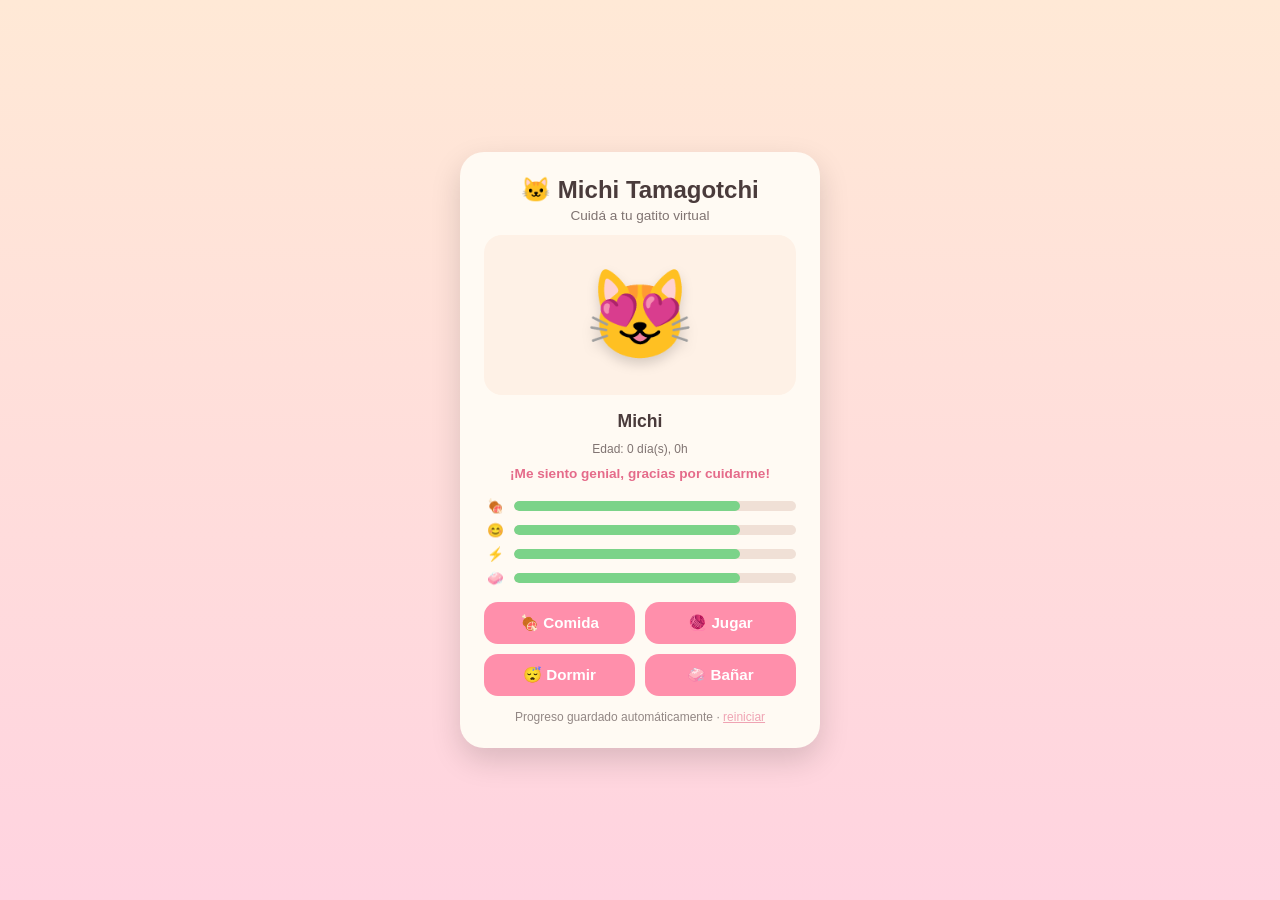
==== index.html @ b30a4ba2 "initial commit" ====
<!DOCTYPE html>
<html lang="es">
<head>
<meta charset="UTF-8">
<meta name="viewport" content="width=device-width, initial-scale=1.0">
<title>Michi Tamagotchi</title>
<style>
  :root {
    --bg-top: #ffe9d6;
    --bg-bottom: #ffd3e0;
    --card-bg: #fffaf3;
    --accent: #ff8fab;
    --accent-dark: #e56b8a;
    --text: #4a3b3b;
    --bar-bg: #f0e0d6;
  }
  * { box-sizing: border-box; }
  body {
    margin: 0;
    min-height: 100vh;
    font-family: 'Segoe UI', Tahoma, Verdana, sans-serif;
    background: linear-gradient(180deg, var(--bg-top), var(--bg-bottom));
    display: flex;
    align-items: center;
    justify-content: center;
    color: var(--text);
    padding: 16px;
  }
  .game {
    background: var(--card-bg);
    border-radius: 24px;
    box-shadow: 0 12px 30px rgba(0,0,0,0.15);
    padding: 24px;
    width: 360px;
    max-width: 100%;
    text-align: center;
  }
  h1 {
    margin: 0 0 4px;
    font-size: 1.5rem;
  }
  .subtitle {
    font-size: 0.85rem;
    opacity: 0.7;
    margin-bottom: 12px;
  }
  .stage {
    background: #fef1e6;
    border-radius: 18px;
    padding: 20px 10px;
    margin-bottom: 16px;
    position: relative;
    min-height: 160px;
    display: flex;
    align-items: center;
    justify-content: center;
  }
  .cat {
    font-size: 5.5rem;
    display: inline-block;
    transition: transform 0.2s ease;
    filter: drop-shadow(0 6px 6px rgba(0,0,0,0.15));
  }
  .cat.bounce { animation: bounce 0.5s ease; }
  .cat.sleep { animation: sway 3s ease-in-out infinite; }
  .cat.sad { animation: shiver 0.4s ease; }
  @keyframes bounce {
    0%, 100% { transform: translateY(0); }
    50% { transform: translateY(-18px); }
  }
  @keyframes sway {
    0%, 100% { transform: rotate(-4deg); }
    50% { transform: rotate(4deg); }
  }
  @keyframes shiver {
    0%, 100% { transform: translateX(0); }
    25% { transform: translateX(-4px); }
    75% { transform: translateX(4px); }
  }
  .zzz {
    position: absolute;
    top: 10px;
    right: 40px;
    font-size: 1.4rem;
    opacity: 0.8;
    animation: floatUp 2s ease-in-out infinite;
  }
  @keyframes floatUp {
    0% { transform: translateY(0); opacity: 0.9; }
    100% { transform: translateY(-20px); opacity: 0; }
  }
  .catname {
    font-weight: 600;
    margin-bottom: 10px;
    font-size: 1.1rem;
  }
  .status-line {
    font-size: 0.85rem;
    min-height: 20px;
    margin-bottom: 12px;
    color: var(--accent-dark);
    font-weight: 600;
  }
  .stats { text-align: left; margin-bottom: 16px; }
  .stat-row {
    display: flex;
    align-items: center;
    gap: 8px;
    margin-bottom: 8px;
    font-size: 0.85rem;
  }
  .stat-row .icon { width: 22px; text-align: center; }
  .bar-track {
    flex: 1;
    background: var(--bar-bg);
    border-radius: 10px;
    height: 10px;
    overflow: hidden;
  }
  .bar-fill {
    height: 100%;
    border-radius: 10px;
    transition: width 0.4s ease, background 0.4s ease;
  }
  .buttons {
    display: grid;
    grid-template-columns: 1fr 1fr;
    gap: 10px;
  }
  button {
    border: none;
    border-radius: 14px;
    padding: 12px 8px;
    font-size: 0.95rem;
    font-weight: 600;
    background: var(--accent);
    color: white;
    cursor: pointer;
    transition: transform 0.1s ease, background 0.2s ease;
  }
  button:hover { background: var(--accent-dark); }
  button:active { transform: scale(0.95); }
  button:disabled {
    background: #d8cfc9;
    cursor: not-allowed;
  }
  .footer-row {
    margin-top: 14px;
    font-size: 0.75rem;
    opacity: 0.6;
  }
  .reset-link {
    background: none;
    border: none;
    color: var(--accent-dark);
    text-decoration: underline;
    padding: 0;
    font-size: 0.75rem;
    font-weight: 400;
  }
  .age {
    font-size: 0.75rem;
    opacity: 0.7;
    margin-bottom: 10px;
  }
</style>
</head>
<body>
  <div class="game">
    <h1>🐱 Michi Tamagotchi</h1>
    <div class="subtitle">Cuidá a tu gatito virtual</div>

    <div class="stage">
      <div id="zzz" class="zzz" style="display:none;">💤</div>
      <div id="cat" class="cat">😺</div>
    </div>

    <div class="catname" id="catname">Michi</div>
    <div class="age" id="age">Edad: 0 días</div>
    <div class="status-line" id="statusLine">¡Hola! Estoy listo para jugar.</div>

    <div class="stats">
      <div class="stat-row">
        <span class="icon">🍖</span>
        <div class="bar-track"><div class="bar-fill" id="bar-hunger"></div></div>
      </div>
      <div class="stat-row">
        <span class="icon">😊</span>
        <div class="bar-track"><div class="bar-fill" id="bar-happy"></div></div>
      </div>
      <div class="stat-row">
        <span class="icon">⚡</span>
        <div class="bar-track"><div class="bar-fill" id="bar-energy"></div></div>
      </div>
      <div class="stat-row">
        <span class="icon">🧼</span>
        <div class="bar-track"><div class="bar-fill" id="bar-clean"></div></div>
      </div>
    </div>

    <div class="buttons">
      <button id="btn-feed">🍖 Comida</button>
      <button id="btn-play">🧶 Jugar</button>
      <button id="btn-sleep">😴 Dormir</button>
      <button id="btn-clean">🧼 Bañar</button>
    </div>

    <div class="footer-row">
      Progreso guardado automáticamente · <button class="reset-link" id="resetBtn">reiniciar</button>
    </div>
  </div>

<script>
(function() {
  const SAVE_KEY = 'michi-tamagotchi-save-v1';
  const TICK_MS = 3000;
  const DECAY = { hunger: 1.2, happy: 1.0, energy: 0.8, clean: 0.7 };

  const els = {
    cat: document.getElementById('cat'),
    zzz: document.getElementById('zzz'),
    statusLine: document.getElementById('statusLine'),
    age: document.getElementById('age'),
    catname: document.getElementById('catname'),
    bars: {
      hunger: document.getElementById('bar-hunger'),
      happy: document.getElementById('bar-happy'),
      energy: document.getElementById('bar-energy'),
      clean: document.getElementById('bar-clean'),
    },
    btnFeed: document.getElementById('btn-feed'),
    btnPlay: document.getElementById('btn-play'),
    btnSleep: document.getElementById('btn-sleep'),
    btnClean: document.getElementById('btn-clean'),
    resetBtn: document.getElementById('resetBtn'),
  };

  function defaultState() {
    return {
      hunger: 80,
      happy: 80,
      energy: 80,
      clean: 80,
      asleep: false,
      birthTime: Date.now(),
      lastUpdate: Date.now(),
    };
  }

  let state = load();

  function load() {
    try {
      const raw = localStorage.getItem(SAVE_KEY);
      if (!raw) return defaultState();
      const parsed = JSON.parse(raw);
      return Object.assign(defaultState(), parsed);
    } catch (e) {
      return defaultState();
    }
  }

  function save() {
    localStorage.setItem(SAVE_KEY, JSON.stringify(state));
  }

  function clamp(v) {
    return Math.max(0, Math.min(100, v));
  }

  function applyDecaySince(lastTime) {
    const now = Date.now();
    const elapsedSeconds = Math.max(0, (now - lastTime) / 1000);
    const ticks = elapsedSeconds / (TICK_MS / 1000);
    if (ticks <= 0) return;
    const sleepFactor = state.asleep ? 0.3 : 1;
    state.hunger = clamp(state.hunger - DECAY.hunger * ticks * sleepFactor);
    state.happy = clamp(state.happy - DECAY.happy * ticks * sleepFactor);
    state.clean = clamp(state.clean - DECAY.clean * ticks * sleepFactor);
    if (state.asleep) {
      state.energy = clamp(state.energy + 1.5 * ticks);
      if (state.energy >= 100) state.asleep = false;
    } else {
      state.energy = clamp(state.energy - DECAY.energy * ticks);
    }
  }

  function barColor(value) {
    if (value > 60) return '#7bd389';
    if (value > 30) return '#f5c46b';
    return '#e26a6a';
  }

  function updateBars() {
    els.bars.hunger.style.width = state.hunger + '%';
    els.bars.hunger.style.background = barColor(state.hunger);
    els.bars.happy.style.width = state.happy + '%';
    els.bars.happy.style.background = barColor(state.happy);
    els.bars.energy.style.width = state.energy + '%';
    els.bars.energy.style.background = barColor(state.energy);
    els.bars.clean.style.width = state.clean + '%';
    els.bars.clean.style.background = barColor(state.clean);
  }

  function updateAge() {
    const days = Math.floor((Date.now() - state.birthTime) / (1000 * 60 * 60 * 24));
    const hours = Math.floor(((Date.now() - state.birthTime) / (1000 * 60 * 60)) % 24);
    els.age.textContent = `Edad: ${days} día(s), ${hours}h`;
  }

  function currentMood() {
    const avg = (state.hunger + state.happy + state.energy + state.clean) / 4;
    if (state.asleep) return 'sleep';
    if (avg < 30) return 'sad';
    if (state.hunger < 25) return 'hungry';
    if (state.clean < 25) return 'dirty';
    if (avg > 75) return 'happy';
    return 'neutral';
  }

  function faceFor(mood) {
    switch (mood) {
      case 'sleep': return '😴';
      case 'sad': return '😿';
      case 'hungry': return '🙀';
      case 'dirty': return '😾';
      case 'happy': return '😻';
      default: return '😺';
    }
  }

  function statusFor(mood) {
    switch (mood) {
      case 'sleep': return 'Zzz... durmiendo tranquilo.';
      case 'sad': return 'Me siento muy triste, necesito atención...';
      case 'hungry': return 'Tengo hambre, ¿me das de comer?';
      case 'dirty': return 'Estoy sucio, ¡un baño me vendría bien!';
      case 'happy': return '¡Me siento genial, gracias por cuidarme!';
      default: return 'Todo tranquilo por aquí.';
    }
  }

  function render() {
    updateBars();
    updateAge();
    const mood = currentMood();
    els.cat.textContent = faceFor(mood);
    els.statusLine.textContent = statusFor(mood);
    els.zzz.style.display = state.asleep ? 'block' : 'none';
    els.cat.className = 'cat' + (state.asleep ? ' sleep' : (mood === 'sad' ? ' sad' : ''));

    const disableActive = state.asleep;
    els.btnFeed.disabled = disableActive;
    els.btnPlay.disabled = disableActive;
    els.btnClean.disabled = disableActive;
    els.btnSleep.textContent = state.asleep ? '☀️ Despertar' : '😴 Dormir';
  }

  function bounceCat() {
    els.cat.classList.add('bounce');
    setTimeout(() => els.cat.classList.remove('bounce'), 500);
  }

  function feed() {
    if (state.asleep) return;
    state.hunger = clamp(state.hunger + 25);
    state.happy = clamp(state.happy + 3);
    bounceCat();
    tick();
  }

  function play() {
    if (state.asleep) return;
    state.happy = clamp(state.happy + 20);
    state.energy = clamp(state.energy - 10);
    state.hunger = clamp(state.hunger - 5);
    bounceCat();
    tick();
  }

  function toggleSleep() {
    state.asleep = !state.asleep;
    tick();
  }

  function cleanCat() {
    if (state.asleep) return;
    state.clean = clamp(state.clean + 30);
    state.happy = clamp(state.happy + 5);
    bounceCat();
    tick();
  }

  function tick() {
    applyDecaySince(state.lastUpdate);
    state.lastUpdate = Date.now();
    render();
    save();
  }

  els.btnFeed.addEventListener('click', feed);
  els.btnPlay.addEventListener('click', play);
  els.btnSleep.addEventListener('click', toggleSleep);
  els.btnClean.addEventListener('click', cleanCat);
  els.resetBtn.addEventListener('click', () => {
    if (confirm('¿Reiniciar el juego? Se perderá el progreso de Michi.')) {
      state = defaultState();
      save();
      render();
    }
  });

  applyDecaySince(state.lastUpdate);
  state.lastUpdate = Date.now();
  save();
  render();

  setInterval(tick, TICK_MS);
})();
</script>
</body>
</html>
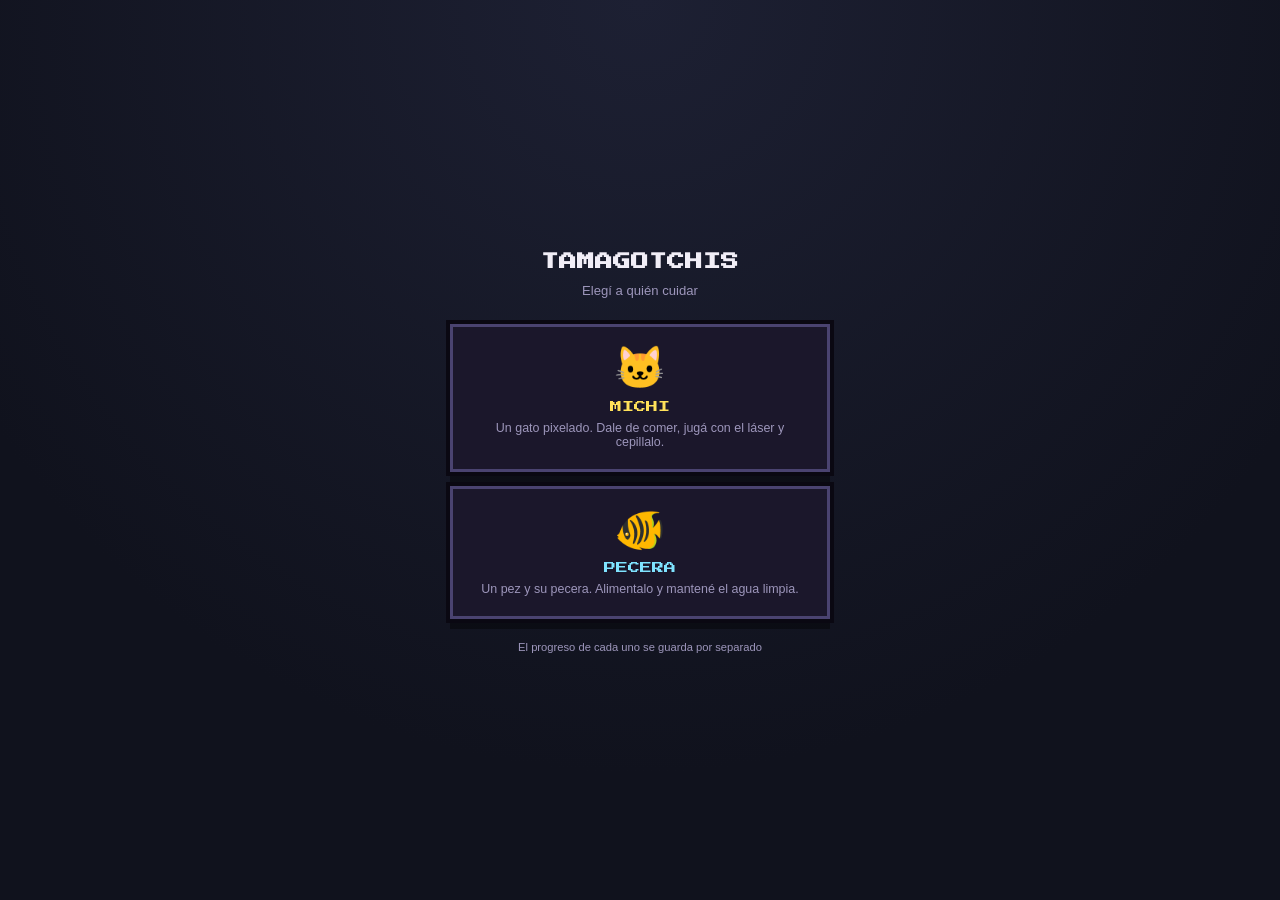
==== commit 88df9312: "Refactor game interface and add new features - Updated index.html to change the title and improve st" ====
--- a/index.html
+++ b/index.html
@@ -3,420 +3,108 @@
 <head>
 <meta charset="UTF-8">
 <meta name="viewport" content="width=device-width, initial-scale=1.0">
-<title>Michi Tamagotchi</title>
+<title>Tamagotchis</title>
+<link rel="preconnect" href="https://fonts.googleapis.com">
+<link rel="preconnect" href="https://fonts.gstatic.com" crossorigin>
+<link href="https://fonts.googleapis.com/css2?family=Press+Start+2P&display=swap" rel="stylesheet">
 <style>
   :root {
-    --bg-top: #ffe9d6;
-    --bg-bottom: #ffd3e0;
-    --card-bg: #fffaf3;
-    --accent: #ff8fab;
-    --accent-dark: #e56b8a;
-    --text: #4a3b3b;
-    --bar-bg: #f0e0d6;
+    --bg: #10121d;
+    --panel: #1b172b;
+    --screen: #0a0812;
+    --text: #f1eef7;
+    --text-dim: #9d96bb;
+    --cat: #ffe15a;
+    --fish: #7fe3ff;
   }
   * { box-sizing: border-box; }
   body {
     margin: 0;
     min-height: 100vh;
     font-family: 'Segoe UI', Tahoma, Verdana, sans-serif;
-    background: linear-gradient(180deg, var(--bg-top), var(--bg-bottom));
+    background: radial-gradient(circle at 50% 0%, #1d2033, var(--bg) 70%);
     display: flex;
     align-items: center;
     justify-content: center;
     color: var(--text);
-    padding: 16px;
+    padding: 20px;
   }
-  .game {
-    background: var(--card-bg);
-    border-radius: 24px;
-    box-shadow: 0 12px 30px rgba(0,0,0,0.15);
-    padding: 24px;
-    width: 360px;
+  .menu {
+    width: 380px;
     max-width: 100%;
     text-align: center;
   }
   h1 {
-    margin: 0 0 4px;
-    font-size: 1.5rem;
+    font-family: 'Press Start 2P', monospace;
+    font-size: 1.1rem;
+    line-height: 1.6;
+    margin: 0 0 8px;
   }
   .subtitle {
-    font-size: 0.85rem;
-    opacity: 0.7;
+    font-size: 0.82rem;
+    color: var(--text-dim);
+    margin-bottom: 26px;
+  }
+  .cards {
+    display: grid;
+    gap: 14px;
+  }
+  .card {
+    display: block;
+    text-decoration: none;
+    color: var(--text);
+    background: var(--panel);
+    border: 3px solid #4a4370;
+    box-shadow: 0 0 0 4px var(--screen), 0 10px 0 rgba(0, 0, 0, 0.4);
+    padding: 20px 18px;
+    transition: transform 0.1s ease, border-color 0.15s ease;
+  }
+  .card:hover { border-color: var(--accent); }
+  .card:active { transform: translateY(3px); box-shadow: 0 0 0 4px var(--screen), 0 6px 0 rgba(0, 0, 0, 0.4); }
+  .card-art {
+    font-size: 2.6rem;
+    line-height: 1;
     margin-bottom: 12px;
   }
-  .stage {
-    background: #fef1e6;
-    border-radius: 18px;
-    padding: 20px 10px;
-    margin-bottom: 16px;
-    position: relative;
-    min-height: 160px;
-    display: flex;
-    align-items: center;
-    justify-content: center;
+  .card-name {
+    font-family: 'Press Start 2P', monospace;
+    font-size: 0.75rem;
+    color: var(--accent);
+    margin-bottom: 8px;
   }
-  .cat {
-    font-size: 5.5rem;
-    display: inline-block;
-    transition: transform 0.2s ease;
-    filter: drop-shadow(0 6px 6px rgba(0,0,0,0.15));
+  .card-desc {
+    font-size: 0.78rem;
+    color: var(--text-dim);
   }
-  .cat.bounce { animation: bounce 0.5s ease; }
-  .cat.sleep { animation: sway 3s ease-in-out infinite; }
-  .cat.sad { animation: shiver 0.4s ease; }
-  @keyframes bounce {
-    0%, 100% { transform: translateY(0); }
-    50% { transform: translateY(-18px); }
-  }
-  @keyframes sway {
-    0%, 100% { transform: rotate(-4deg); }
-    50% { transform: rotate(4deg); }
-  }
-  @keyframes shiver {
-    0%, 100% { transform: translateX(0); }
-    25% { transform: translateX(-4px); }
-    75% { transform: translateX(4px); }
-  }
-  .zzz {
-    position: absolute;
-    top: 10px;
-    right: 40px;
-    font-size: 1.4rem;
-    opacity: 0.8;
-    animation: floatUp 2s ease-in-out infinite;
-  }
-  @keyframes floatUp {
-    0% { transform: translateY(0); opacity: 0.9; }
-    100% { transform: translateY(-20px); opacity: 0; }
-  }
-  .catname {
-    font-weight: 600;
-    margin-bottom: 10px;
-    font-size: 1.1rem;
-  }
-  .status-line {
-    font-size: 0.85rem;
-    min-height: 20px;
-    margin-bottom: 12px;
-    color: var(--accent-dark);
-    font-weight: 600;
-  }
-  .stats { text-align: left; margin-bottom: 16px; }
-  .stat-row {
-    display: flex;
-    align-items: center;
-    gap: 8px;
-    margin-bottom: 8px;
-    font-size: 0.85rem;
-  }
-  .stat-row .icon { width: 22px; text-align: center; }
-  .bar-track {
-    flex: 1;
-    background: var(--bar-bg);
-    border-radius: 10px;
-    height: 10px;
-    overflow: hidden;
-  }
-  .bar-fill {
-    height: 100%;
-    border-radius: 10px;
-    transition: width 0.4s ease, background 0.4s ease;
-  }
-  .buttons {
-    display: grid;
-    grid-template-columns: 1fr 1fr;
-    gap: 10px;
-  }
-  button {
-    border: none;
-    border-radius: 14px;
-    padding: 12px 8px;
-    font-size: 0.95rem;
-    font-weight: 600;
-    background: var(--accent);
-    color: white;
-    cursor: pointer;
-    transition: transform 0.1s ease, background 0.2s ease;
-  }
-  button:hover { background: var(--accent-dark); }
-  button:active { transform: scale(0.95); }
-  button:disabled {
-    background: #d8cfc9;
-    cursor: not-allowed;
-  }
-  .footer-row {
-    margin-top: 14px;
-    font-size: 0.75rem;
-    opacity: 0.6;
-  }
-  .reset-link {
-    background: none;
-    border: none;
-    color: var(--accent-dark);
-    text-decoration: underline;
-    padding: 0;
-    font-size: 0.75rem;
-    font-weight: 400;
-  }
-  .age {
-    font-size: 0.75rem;
-    opacity: 0.7;
-    margin-bottom: 10px;
+  .card-cat { --accent: var(--cat); }
+  .card-fish { --accent: var(--fish); }
+  .foot {
+    margin-top: 22px;
+    font-size: 0.7rem;
+    color: var(--text-dim);
   }
 </style>
 </head>
 <body>
-  <div class="game">
-    <h1>🐱 Michi Tamagotchi</h1>
-    <div class="subtitle">Cuidá a tu gatito virtual</div>
+  <div class="menu">
+    <h1>TAMAGOTCHIS</h1>
+    <div class="subtitle">Elegí a quién cuidar</div>
 
-    <div class="stage">
-      <div id="zzz" class="zzz" style="display:none;">💤</div>
-      <div id="cat" class="cat">😺</div>
+    <div class="cards">
+      <a class="card card-cat" href="cat.html">
+        <div class="card-art">🐱</div>
+        <div class="card-name">MICHI</div>
+        <div class="card-desc">Un gato pixelado. Dale de comer, jugá con el láser y cepillalo.</div>
+      </a>
+
+      <a class="card card-fish" href="fish.html">
+        <div class="card-art">🐠</div>
+        <div class="card-name">PECERA</div>
+        <div class="card-desc">Un pez y su pecera. Alimentalo y mantené el agua limpia.</div>
+      </a>
     </div>
 
-    <div class="catname" id="catname">Michi</div>
-    <div class="age" id="age">Edad: 0 días</div>
-    <div class="status-line" id="statusLine">¡Hola! Estoy listo para jugar.</div>
-
-    <div class="stats">
-      <div class="stat-row">
-        <span class="icon">🍖</span>
-        <div class="bar-track"><div class="bar-fill" id="bar-hunger"></div></div>
-      </div>
-      <div class="stat-row">
-        <span class="icon">😊</span>
-        <div class="bar-track"><div class="bar-fill" id="bar-happy"></div></div>
-      </div>
-      <div class="stat-row">
-        <span class="icon">⚡</span>
-        <div class="bar-track"><div class="bar-fill" id="bar-energy"></div></div>
-      </div>
-      <div class="stat-row">
-        <span class="icon">🧼</span>
-        <div class="bar-track"><div class="bar-fill" id="bar-clean"></div></div>
-      </div>
-    </div>
-
-    <div class="buttons">
-      <button id="btn-feed">🍖 Comida</button>
-      <button id="btn-play">🧶 Jugar</button>
-      <button id="btn-sleep">😴 Dormir</button>
-      <button id="btn-clean">🧼 Bañar</button>
-    </div>
-
-    <div class="footer-row">
-      Progreso guardado automáticamente · <button class="reset-link" id="resetBtn">reiniciar</button>
-    </div>
+    <div class="foot">El progreso de cada uno se guarda por separado</div>
   </div>
-
-<script>
-(function() {
-  const SAVE_KEY = 'michi-tamagotchi-save-v1';
-  const TICK_MS = 3000;
-  const DECAY = { hunger: 1.2, happy: 1.0, energy: 0.8, clean: 0.7 };
-
-  const els = {
-    cat: document.getElementById('cat'),
-    zzz: document.getElementById('zzz'),
-    statusLine: document.getElementById('statusLine'),
-    age: document.getElementById('age'),
-    catname: document.getElementById('catname'),
-    bars: {
-      hunger: document.getElementById('bar-hunger'),
-      happy: document.getElementById('bar-happy'),
-      energy: document.getElementById('bar-energy'),
-      clean: document.getElementById('bar-clean'),
-    },
-    btnFeed: document.getElementById('btn-feed'),
-    btnPlay: document.getElementById('btn-play'),
-    btnSleep: document.getElementById('btn-sleep'),
-    btnClean: document.getElementById('btn-clean'),
-    resetBtn: document.getElementById('resetBtn'),
-  };
-
-  function defaultState() {
-    return {
-      hunger: 80,
-      happy: 80,
-      energy: 80,
-      clean: 80,
-      asleep: false,
-      birthTime: Date.now(),
-      lastUpdate: Date.now(),
-    };
-  }
-
-  let state = load();
-
-  function load() {
-    try {
-      const raw = localStorage.getItem(SAVE_KEY);
-      if (!raw) return defaultState();
-      const parsed = JSON.parse(raw);
-      return Object.assign(defaultState(), parsed);
-    } catch (e) {
-      return defaultState();
-    }
-  }
-
-  function save() {
-    localStorage.setItem(SAVE_KEY, JSON.stringify(state));
-  }
-
-  function clamp(v) {
-    return Math.max(0, Math.min(100, v));
-  }
-
-  function applyDecaySince(lastTime) {
-    const now = Date.now();
-    const elapsedSeconds = Math.max(0, (now - lastTime) / 1000);
-    const ticks = elapsedSeconds / (TICK_MS / 1000);
-    if (ticks <= 0) return;
-    const sleepFactor = state.asleep ? 0.3 : 1;
-    state.hunger = clamp(state.hunger - DECAY.hunger * ticks * sleepFactor);
-    state.happy = clamp(state.happy - DECAY.happy * ticks * sleepFactor);
-    state.clean = clamp(state.clean - DECAY.clean * ticks * sleepFactor);
-    if (state.asleep) {
-      state.energy = clamp(state.energy + 1.5 * ticks);
-      if (state.energy >= 100) state.asleep = false;
-    } else {
-      state.energy = clamp(state.energy - DECAY.energy * ticks);
-    }
-  }
-
-  function barColor(value) {
-    if (value > 60) return '#7bd389';
-    if (value > 30) return '#f5c46b';
-    return '#e26a6a';
-  }
-
-  function updateBars() {
-    els.bars.hunger.style.width = state.hunger + '%';
-    els.bars.hunger.style.background = barColor(state.hunger);
-    els.bars.happy.style.width = state.happy + '%';
-    els.bars.happy.style.background = barColor(state.happy);
-    els.bars.energy.style.width = state.energy + '%';
-    els.bars.energy.style.background = barColor(state.energy);
-    els.bars.clean.style.width = state.clean + '%';
-    els.bars.clean.style.background = barColor(state.clean);
-  }
-
-  function updateAge() {
-    const days = Math.floor((Date.now() - state.birthTime) / (1000 * 60 * 60 * 24));
-    const hours = Math.floor(((Date.now() - state.birthTime) / (1000 * 60 * 60)) % 24);
-    els.age.textContent = `Edad: ${days} día(s), ${hours}h`;
-  }
-
-  function currentMood() {
-    const avg = (state.hunger + state.happy + state.energy + state.clean) / 4;
-    if (state.asleep) return 'sleep';
-    if (avg < 30) return 'sad';
-    if (state.hunger < 25) return 'hungry';
-    if (state.clean < 25) return 'dirty';
-    if (avg > 75) return 'happy';
-    return 'neutral';
-  }
-
-  function faceFor(mood) {
-    switch (mood) {
-      case 'sleep': return '😴';
-      case 'sad': return '😿';
-      case 'hungry': return '🙀';
-      case 'dirty': return '😾';
-      case 'happy': return '😻';
-      default: return '😺';
-    }
-  }
-
-  function statusFor(mood) {
-    switch (mood) {
-      case 'sleep': return 'Zzz... durmiendo tranquilo.';
-      case 'sad': return 'Me siento muy triste, necesito atención...';
-      case 'hungry': return 'Tengo hambre, ¿me das de comer?';
-      case 'dirty': return 'Estoy sucio, ¡un baño me vendría bien!';
-      case 'happy': return '¡Me siento genial, gracias por cuidarme!';
-      default: return 'Todo tranquilo por aquí.';
-    }
-  }
-
-  function render() {
-    updateBars();
-    updateAge();
-    const mood = currentMood();
-    els.cat.textContent = faceFor(mood);
-    els.statusLine.textContent = statusFor(mood);
-    els.zzz.style.display = state.asleep ? 'block' : 'none';
-    els.cat.className = 'cat' + (state.asleep ? ' sleep' : (mood === 'sad' ? ' sad' : ''));
-
-    const disableActive = state.asleep;
-    els.btnFeed.disabled = disableActive;
-    els.btnPlay.disabled = disableActive;
-    els.btnClean.disabled = disableActive;
-    els.btnSleep.textContent = state.asleep ? '☀️ Despertar' : '😴 Dormir';
-  }
-
-  function bounceCat() {
-    els.cat.classList.add('bounce');
-    setTimeout(() => els.cat.classList.remove('bounce'), 500);
-  }
-
-  function feed() {
-    if (state.asleep) return;
-    state.hunger = clamp(state.hunger + 25);
-    state.happy = clamp(state.happy + 3);
-    bounceCat();
-    tick();
-  }
-
-  function play() {
-    if (state.asleep) return;
-    state.happy = clamp(state.happy + 20);
-    state.energy = clamp(state.energy - 10);
-    state.hunger = clamp(state.hunger - 5);
-    bounceCat();
-    tick();
-  }
-
-  function toggleSleep() {
-    state.asleep = !state.asleep;
-    tick();
-  }
-
-  function cleanCat() {
-    if (state.asleep) return;
-    state.clean = clamp(state.clean + 30);
-    state.happy = clamp(state.happy + 5);
-    bounceCat();
-    tick();
-  }
-
-  function tick() {
-    applyDecaySince(state.lastUpdate);
-    state.lastUpdate = Date.now();
-    render();
-    save();
-  }
-
-  els.btnFeed.addEventListener('click', feed);
-  els.btnPlay.addEventListener('click', play);
-  els.btnSleep.addEventListener('click', toggleSleep);
-  els.btnClean.addEventListener('click', cleanCat);
-  els.resetBtn.addEventListener('click', () => {
-    if (confirm('¿Reiniciar el juego? Se perderá el progreso de Michi.')) {
-      state = defaultState();
-      save();
-      render();
-    }
-  });
-
-  applyDecaySince(state.lastUpdate);
-  state.lastUpdate = Date.now();
-  save();
-  render();
-
-  setInterval(tick, TICK_MS);
-})();
-</script>
 </body>
 </html>
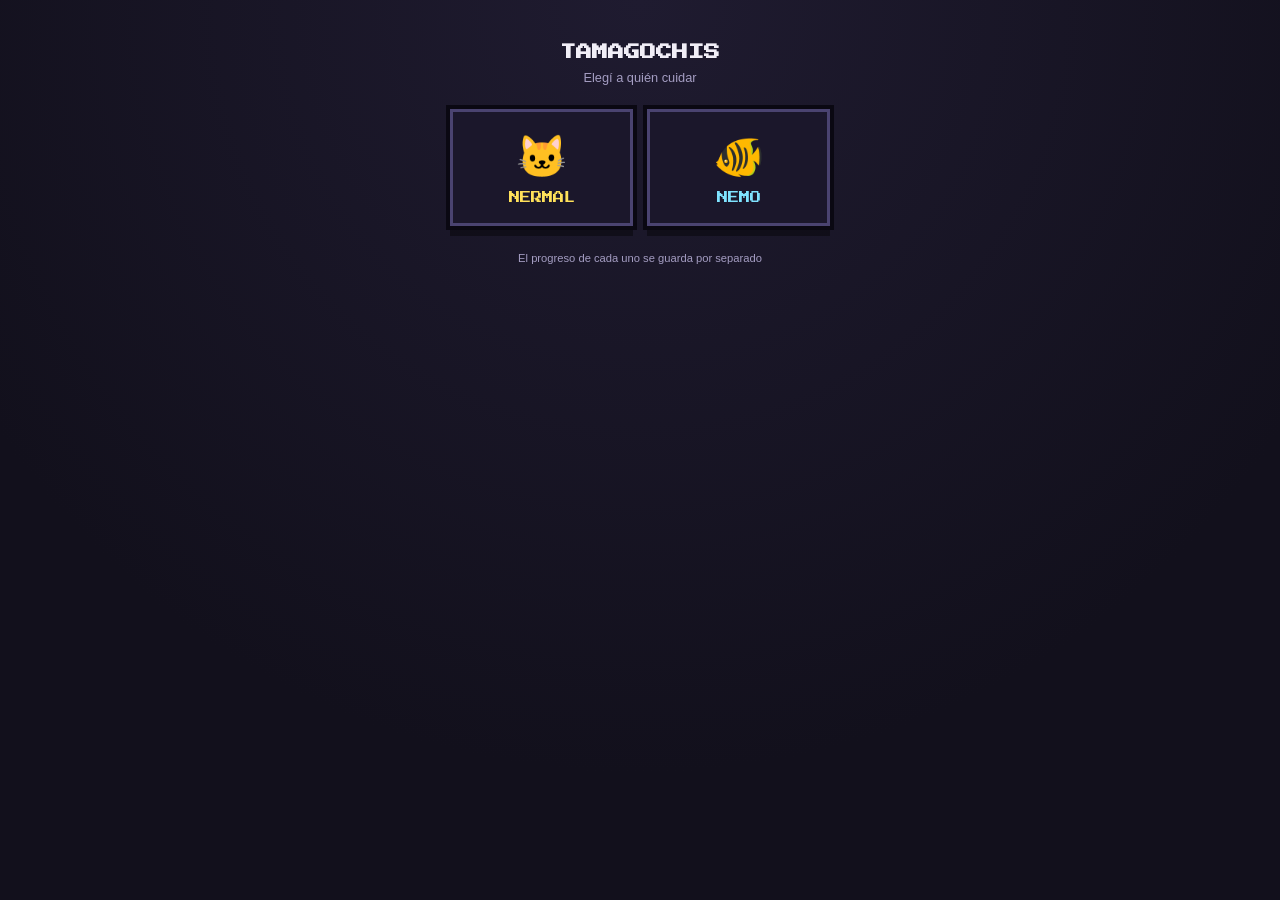
==== commit 48b5a8bb: "Update game titles and refactor styles for consistency across pages" ====
--- a/index.html
+++ b/index.html
@@ -3,60 +3,31 @@
 <head>
 <meta charset="UTF-8">
 <meta name="viewport" content="width=device-width, initial-scale=1.0">
-<title>Tamagotchis</title>
+<title>Tamagochis</title>
 <link rel="preconnect" href="https://fonts.googleapis.com">
 <link rel="preconnect" href="https://fonts.gstatic.com" crossorigin>
 <link href="https://fonts.googleapis.com/css2?family=Press+Start+2P&display=swap" rel="stylesheet">
+<link rel="stylesheet" href="common.css">
 <style>
-  :root {
-    --bg: #10121d;
-    --panel: #1b172b;
-    --screen: #0a0812;
-    --text: #f1eef7;
-    --text-dim: #9d96bb;
-    --cat: #ffe15a;
-    --fish: #7fe3ff;
-  }
-  * { box-sizing: border-box; }
-  body {
-    margin: 0;
-    min-height: 100vh;
-    font-family: 'Segoe UI', Tahoma, Verdana, sans-serif;
-    background: radial-gradient(circle at 50% 0%, #1d2033, var(--bg) 70%);
-    display: flex;
-    align-items: center;
-    justify-content: center;
-    color: var(--text);
-    padding: 20px;
-  }
   .menu {
     width: 380px;
     max-width: 100%;
     text-align: center;
   }
-  h1 {
-    font-family: 'Press Start 2P', monospace;
-    font-size: 1.1rem;
-    line-height: 1.6;
-    margin: 0 0 8px;
-  }
-  .subtitle {
-    font-size: 0.82rem;
-    color: var(--text-dim);
-    margin-bottom: 26px;
-  }
+  .subtitle { margin-bottom: 24px; }
   .cards {
     display: grid;
+    grid-template-columns: 1fr 1fr;
     gap: 14px;
   }
   .card {
     display: block;
     text-decoration: none;
     color: var(--text);
-    background: var(--panel);
-    border: 3px solid #4a4370;
+    background: var(--shell);
+    border: 3px solid var(--shell-border);
     box-shadow: 0 0 0 4px var(--screen), 0 10px 0 rgba(0, 0, 0, 0.4);
-    padding: 20px 18px;
+    padding: 24px 12px 20px;
     transition: transform 0.1s ease, border-color 0.15s ease;
   }
   .card:hover { border-color: var(--accent); }
@@ -64,22 +35,17 @@
   .card-art {
     font-size: 2.6rem;
     line-height: 1;
-    margin-bottom: 12px;
+    margin-bottom: 14px;
   }
   .card-name {
     font-family: 'Press Start 2P', monospace;
-    font-size: 0.75rem;
+    font-size: 0.7rem;
     color: var(--accent);
-    margin-bottom: 8px;
-  }
-  .card-desc {
-    font-size: 0.78rem;
-    color: var(--text-dim);
   }
   .card-cat { --accent: var(--cat); }
   .card-fish { --accent: var(--fish); }
   .foot {
-    margin-top: 22px;
+    margin-top: 26px;
     font-size: 0.7rem;
     color: var(--text-dim);
   }
@@ -87,20 +53,18 @@
 </head>
 <body>
   <div class="menu">
-    <h1>TAMAGOTCHIS</h1>
+    <h1>TAMAGOCHIS</h1>
     <div class="subtitle">Elegí a quién cuidar</div>
 
     <div class="cards">
       <a class="card card-cat" href="cat.html">
         <div class="card-art">🐱</div>
-        <div class="card-name">MICHI</div>
-        <div class="card-desc">Un gato pixelado. Dale de comer, jugá con el láser y cepillalo.</div>
+        <div class="card-name">NERMAL</div>
       </a>
 
       <a class="card card-fish" href="fish.html">
         <div class="card-art">🐠</div>
-        <div class="card-name">PECERA</div>
-        <div class="card-desc">Un pez y su pecera. Alimentalo y mantené el agua limpia.</div>
+        <div class="card-name">NEMO</div>
       </a>
     </div>
 
--- a/common.css
+++ b/common.css
@@ -0,0 +1,178 @@
+/* Shared shell for every page. Each page only sets --accent. */
+@view-transition { navigation: auto; }
+
+:root {
+  --bg: #12101c;
+  --bg-glow: #1f1b30;
+  --shell: #1b172b;
+  --shell-border: #4a4370;
+  --screen: #0a0812;
+  --line: #3a3552;
+  --text: #f1eef7;
+  --text-dim: #a49dc2;
+  --ink-dark: #16141f;
+
+  --cat: #ffe15a;
+  --fish: #7fe3ff;
+  --accent: var(--text);
+
+  --feed: #ff9f43;
+  --play: #4ecdc4;
+  --sleep: #a78bfa;
+  --clean: #4fc3f7;
+}
+* { box-sizing: border-box; }
+html { background: var(--bg); }
+body {
+  margin: 0;
+  min-height: 100vh;
+  font-family: 'Segoe UI', Tahoma, Verdana, sans-serif;
+  background: radial-gradient(circle at 50% 0%, var(--bg-glow), var(--bg) 70%) fixed;
+  color: var(--text);
+  display: flex;
+  justify-content: center;
+  align-items: flex-start;
+  padding: 40px 16px;
+}
+h1 {
+  font-family: 'Press Start 2P', monospace;
+  font-size: 1rem;
+  line-height: 1.5;
+  margin: 0 0 6px;
+  color: var(--accent);
+}
+.subtitle {
+  font-size: 0.8rem;
+  color: var(--text-dim);
+  margin-bottom: 16px;
+}
+
+.game {
+  background: var(--shell);
+  border: 3px solid var(--shell-border);
+  box-shadow: 0 0 0 4px var(--screen), 0 14px 0 rgba(0,0,0,0.45);
+  padding: 20px 22px 22px;
+  width: 380px;
+  max-width: 100%;
+  text-align: center;
+}
+
+/* pet switcher + mute; same spot on every page so nothing jumps */
+.topbar {
+  display: grid;
+  grid-template-columns: 1fr auto 1fr;
+  align-items: center;
+  margin-bottom: 18px;
+  view-transition-name: topbar;
+}
+.tabs {
+  grid-column: 2;
+  display: flex;
+  gap: 6px;
+}
+.tabs a {
+  font-family: 'Press Start 2P', monospace;
+  font-size: 0.5rem;
+  text-decoration: none;
+  padding: 8px 12px;
+  color: var(--text-dim);
+  background: var(--screen);
+  border: 1px solid var(--line);
+  transition: color 0.15s ease, border-color 0.15s ease;
+}
+.tabs a:hover { color: var(--text); border-color: var(--shell-border); }
+.tabs a.active { color: var(--ink-dark); background: var(--accent); border-color: var(--accent); }
+.mute-btn {
+  grid-column: 3;
+  justify-self: end;
+  width: 30px;
+  height: 30px;
+  padding: 0;
+  font-size: 0.85rem;
+  line-height: 1;
+  background: var(--screen);
+  border: 1px solid var(--line);
+}
+.mute-btn:hover { border-color: var(--accent); }
+
+.stage {
+  background: var(--screen);
+  border: 2px solid #050409;
+  box-shadow: inset 0 3px 12px rgba(0,0,0,0.6);
+  position: relative;
+  overflow: hidden;
+  min-height: 230px;
+  margin-bottom: 16px;
+}
+/* CRT scanlines */
+.stage::after {
+  content: '';
+  position: absolute;
+  inset: 0;
+  pointer-events: none;
+  z-index: 6;
+  background: repeating-linear-gradient(
+    0deg,
+    rgba(0,0,0,0.30) 0px,
+    rgba(0,0,0,0.30) 1px,
+    transparent 1px,
+    transparent 3px
+  );
+}
+
+.age {
+  font-size: 0.72rem;
+  color: var(--text-dim);
+  margin-bottom: 8px;
+}
+.status-line {
+  font-size: 0.78rem;
+  min-height: 34px;
+  margin-bottom: 14px;
+  font-weight: 600;
+  color: var(--accent);
+}
+
+button {
+  border: none;
+  cursor: pointer;
+  transition: transform 0.08s ease, filter 0.15s ease;
+}
+button:hover { filter: brightness(1.08); }
+.buttons {
+  display: grid;
+  grid-template-columns: 1fr 1fr;
+  gap: 10px;
+  margin-bottom: 14px;
+}
+.buttons button {
+  padding: 12px 8px;
+  font-family: 'Press Start 2P', monospace;
+  font-size: 0.5rem;
+  line-height: 1.5;
+  color: var(--ink-dark);
+  box-shadow: 3px 3px 0 rgba(0,0,0,0.55);
+}
+.buttons button:active {
+  transform: translate(2px, 2px);
+  box-shadow: 1px 1px 0 rgba(0,0,0,0.55);
+}
+button:disabled {
+  background: var(--line) !important;
+  color: #756e94;
+  cursor: not-allowed;
+  filter: none;
+}
+
+.footer-row {
+  font-size: 0.7rem;
+  color: var(--text-dim);
+}
+.reset-link {
+  background: none;
+  color: var(--accent);
+  text-decoration: underline;
+  padding: 0;
+  font-family: inherit;
+  font-size: 0.7rem;
+}
